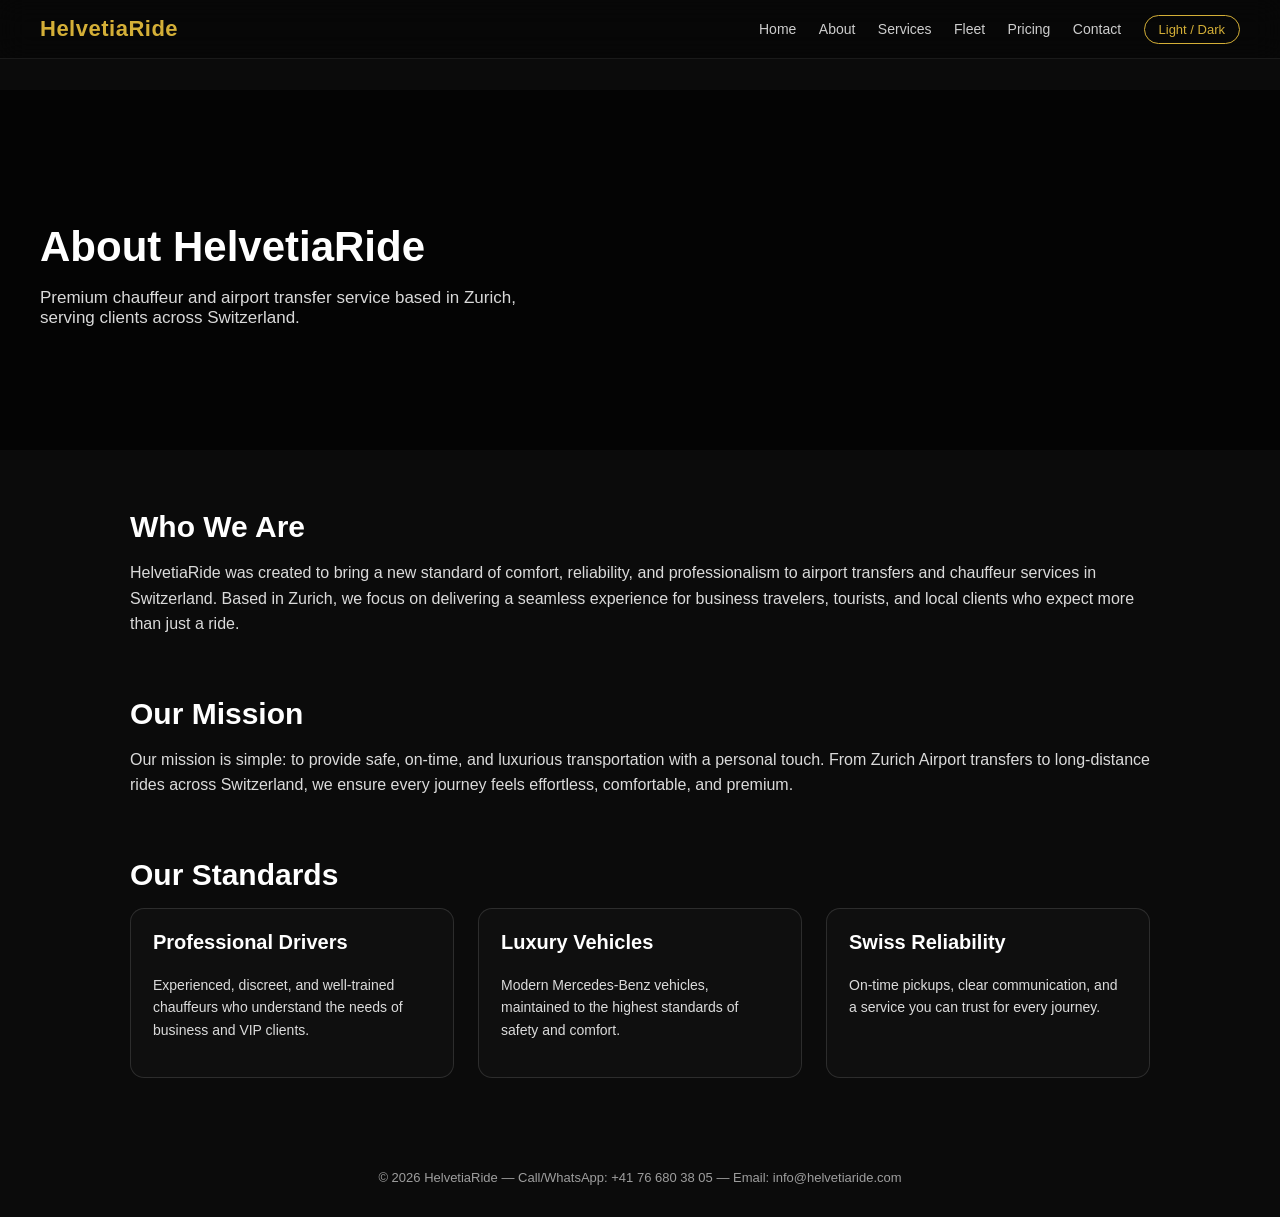
==== about.html @ 43be2dc6 "Create about.html" ====
<!DOCTYPE html>
<html lang="en">
<head>
<meta charset="UTF-8">
<meta name="viewport" content="width=device-width, initial-scale=1.0">
<title>About HelvetiaRide – Premium Chauffeur Service in Zurich</title>
<meta name="description" content="Learn more about HelvetiaRide, our mission, values, and commitment to premium chauffeur and airport transfer services in Switzerland.">
<link rel="stylesheet" href="style.css">
<script>
function toggleMode() { document.body.classList.toggle("light"); }
</script>
</head>
<body>

<header>
  <div class="logo">HelvetiaRide</div>
  <nav>
    <a href="index.html">Home</a>
    <a href="about.html">About</a>
    <a href="services.html">Services</a>
    <a href="fleet.html">Fleet</a>
    <a href="pricing.html">Pricing</a>
    <a href="contact.html">Contact</a>
    <span class="toggle" onclick="toggleMode()">Light / Dark</span>
  </nav>
</header>

<main class="main">

<section class="hero hero-inner">
  <div class="hero-content">
    <h1>About HelvetiaRide</h1>
    <p>Premium chauffeur and airport transfer service based in Zurich, serving clients across Switzerland.</p>
  </div>
</section>

<section class="section">
  <h2>Who We Are</h2>
  <p>HelvetiaRide was created to bring a new standard of comfort, reliability, and professionalism to airport transfers and chauffeur services in Switzerland. Based in Zurich, we focus on delivering a seamless experience for business travelers, tourists, and local clients who expect more than just a ride.</p>
</section>

<section class="section">
  <h2>Our Mission</h2>
  <p>Our mission is simple: to provide safe, on‑time, and luxurious transportation with a personal touch. From Zurich Airport transfers to long‑distance rides across Switzerland, we ensure every journey feels effortless, comfortable, and premium.</p>
</section>

<section class="section">
  <h2>Our Standards</h2>
  <div class="grid-3">
    <div class="card">
      <h3>Professional Drivers</h3>
      <p>Experienced, discreet, and well‑trained chauffeurs who understand the needs of business and VIP clients.</p>
    </div>
    <div class="card">
      <h3>Luxury Vehicles</h3>
      <p>Modern Mercedes‑Benz vehicles, maintained to the highest standards of safety and comfort.</p>
    </div>
    <div class="card">
      <h3>Swiss Reliability</h3>
      <p>On‑time pickups, clear communication, and a service you can trust for every journey.</p>
    </div>
  </div>
</section>

</main>

<footer>
  © 2026 HelvetiaRide — Call/WhatsApp: +41 76 680 38 05 — Email: info@helvetiaride.com
</footer>

</body>
</html>
---- style.css ----
/* --------------------------------------------------
   ROOT VARIABLES
-------------------------------------------------- */

:root {
  --gold: #d4af37;
  --black: #000;
  --dark: #0b0b0b;
  --dark2: #151515;
  --light: #ffffff;
  --glass-dark: rgba(20,20,20,0.55);
  --glass-light: rgba(255,255,255,0.45);
  --blur: blur(18px);
  --radius: 14px;
  --transition: 0.25s ease;
  --font: "SF Pro Display", -apple-system, BlinkMacSystemFont, sans-serif;
}

* {
  box-sizing: border-box;
}

body {
  margin: 0;
  font-family: var(--font);
  background: var(--dark);
  color: var(--light);
  transition: var(--transition);
}

body.light {
  background: #f5f5f5;
  color: #111;
}

/* --------------------------------------------------
   HEADER
-------------------------------------------------- */

header {
  position: fixed;
  top: 0;
  width: 100%;
  padding: 16px 40px;
  display: flex;
  justify-content: space-between;
  align-items: center;
  backdrop-filter: blur(14px);
  background: rgba(0,0,0,0.35);
  border-bottom: 1px solid rgba(255,255,255,0.08);
  z-index: 1000;
}

body.light header {
  background: rgba(255,255,255,0.55);
  border-bottom: 1px solid rgba(0,0,0,0.08);
}

.logo {
  font-size: 22px;
  font-weight: 600;
  letter-spacing: 0.5px;
  color: var(--gold);
}

nav a {
  margin-left: 18px;
  font-size: 14px;
  text-decoration: none;
  color: inherit;
  opacity: 0.8;
  transition: var(--transition);
}

nav a:hover {
  opacity: 1;
  color: var(--gold);
}

.toggle {
  cursor: pointer;
  padding: 6px 14px;
  border: 1px solid var(--gold);
  border-radius: 20px;
  color: var(--gold);
  font-size: 13px;
  margin-left: 18px;
  transition: var(--transition);
}

/* --------------------------------------------------
   LAYOUT
-------------------------------------------------- */

.main {
  padding-top: 90px;
}

/* --------------------------------------------------
   HERO
-------------------------------------------------- */

.hero {
  min-height: 80vh;
  display: flex;
  align-items: center;
  padding: 0 40px;
  background-size: cover;
  background-position: center;
  background-image: url('https://images.unsplash.com/photo-1617788138017-80e472b72593?auto=format&fit=crop&w=1600&q=80');
  position: relative;
}

.hero::after {
  content: "";
  position: absolute;
  inset: 0;
  backdrop-filter: blur(12px);
  background: rgba(0,0,0,0.55);
}

.hero-content {
  position: relative;
  max-width: 520px;
  z-index: 2;
}

.hero h1 {
  font-size: 42px;
  margin-bottom: 10px;
  font-weight: 700;
}

.hero p {
  font-size: 17px;
  opacity: 0.85;
  margin-bottom: 24px;
}

.hero-inner {
  min-height: 40vh;
}

/* --------------------------------------------------
   BUTTONS
-------------------------------------------------- */

.btn-primary {
  padding: 12px 24px;
  background: black;
  border: 1px solid var(--gold);
  color: var(--gold);
  border-radius: 8px;
  font-size: 15px;
  cursor: pointer;
  transition: var(--transition);
}

.btn-primary:hover {
  background: var(--gold);
  color: black;
}

.btn-wide {
  margin-top: 18px;
  width: 100%;
  padding: 14px;
  background: black;
  border: 1px solid var(--gold);
  color: var(--gold);
  border-radius: 10px;
  font-size: 16px;
  cursor: pointer;
  transition: var(--transition);
}

.btn-wide:hover {
  background: var(--gold);
  color: black;
}

/* --------------------------------------------------
   FORM
-------------------------------------------------- */

.form-container {
  max-width: 1100px;
  margin: -60px auto 60px;
  padding: 32px;
  border-radius: var(--radius);
  backdrop-filter: var(--blur);
  background: var(--glass-dark);
  border: 1px solid rgba(255,255,255,0.12);
}

body.light .form-container {
  background: var(--glass-light);
  border: 1px solid rgba(0,0,0,0.12);
}

.form-grid {
  display: grid;
  grid-template-columns: 1fr 1fr;
  gap: 22px;
}

@media (max-width: 768px) {
  .form-grid {
    grid-template-columns: 1fr;
  }
}

label {
  font-size: 14px;
  opacity: 0.85;
}

input, select, textarea {
  width: 100%;
  padding: 12px;
  margin-top: 6px;
  border-radius: var(--radius);
  border: 1px solid rgba(255,255,255,0.15);
  background: rgba(0,0,0,0.35);
  color: white;
  font-size: 14px;
}

body.light input,
body.light select,
body.light textarea {
  background: rgba(255,255,255,0.7);
  color: black;
  border: 1px solid rgba(0,0,0,0.15);
}

/* --------------------------------------------------
   SECTIONS
-------------------------------------------------- */

.section {
  max-width: 1100px;
  margin: 60px auto;
  padding: 0 40px;
}

.section h2 {
  font-size: 30px;
  margin-bottom: 16px;
}

.section p {
  opacity: 0.85;
  line-height: 1.6;
}

/* --------------------------------------------------
   CARDS
-------------------------------------------------- */

.grid-3 {
  display: grid;
  gap: 24px;
}

@media (min-width: 900px) {
  .grid-3 {
    grid-template-columns: repeat(3, 1fr);
  }
}

.card {
  backdrop-filter: var(--blur);
  background: var(--glass-dark);
  border: 1px solid rgba(255,255,255,0.12);
  border-radius: var(--radius);
  padding: 22px;
  transition: var(--transition);
}

body.light .card {
  background: var(--glass-light);
  border: 1px solid rgba(0,0,0,0.12);
}

.card:hover {
  transform: translateY(-4px);
}

.card h3 {
  margin-top: 0;
  font-size: 20px;
}

.card p {
  font-size: 14px;
}

/* --------------------------------------------------
   FLEET CARDS
-------------------------------------------------- */

.fleet-card {
  display: flex;
  overflow: hidden;
  padding: 0;
}

.fleet-card img {
  width: 50%;
  object-fit: cover;
}

.fleet-card-content {
  padding: 22px;
  width: 50%;
}

@media (max-width: 768px) {
  .fleet-card {
    flex-direction: column;
  }
  .fleet-card img,
  .fleet-card-content {
    width: 100%;
  }
}

/* --------------------------------------------------
   PRICING
-------------------------------------------------- */

.pricing-grid {
  display: grid;
  gap: 24px;
}

@media (min-width: 900px) {
  .pricing-grid {
    grid-template-columns: repeat(3, 1fr);
  }
}

.price {
  font-size: 24px;
  color: var(--gold);
  margin: 10px 0;
}

/* --------------------------------------------------
   FOOTER
-------------------------------------------------- */

footer {
  margin-top: 60px;
  padding: 32px 40px;
  text-align: center;
  opacity: 0.6;
  font-size: 13px;
}

/* --------------------------------------------------
   RESPONSIVE
-------------------------------------------------- */

@media (max-width: 768px) {
  header {
    padding: 12px 18px;
  }
  .hero,
  .section {
    padding: 0 18px;
  }
  .hero h1 {
    font-size: 32px;
  }
}
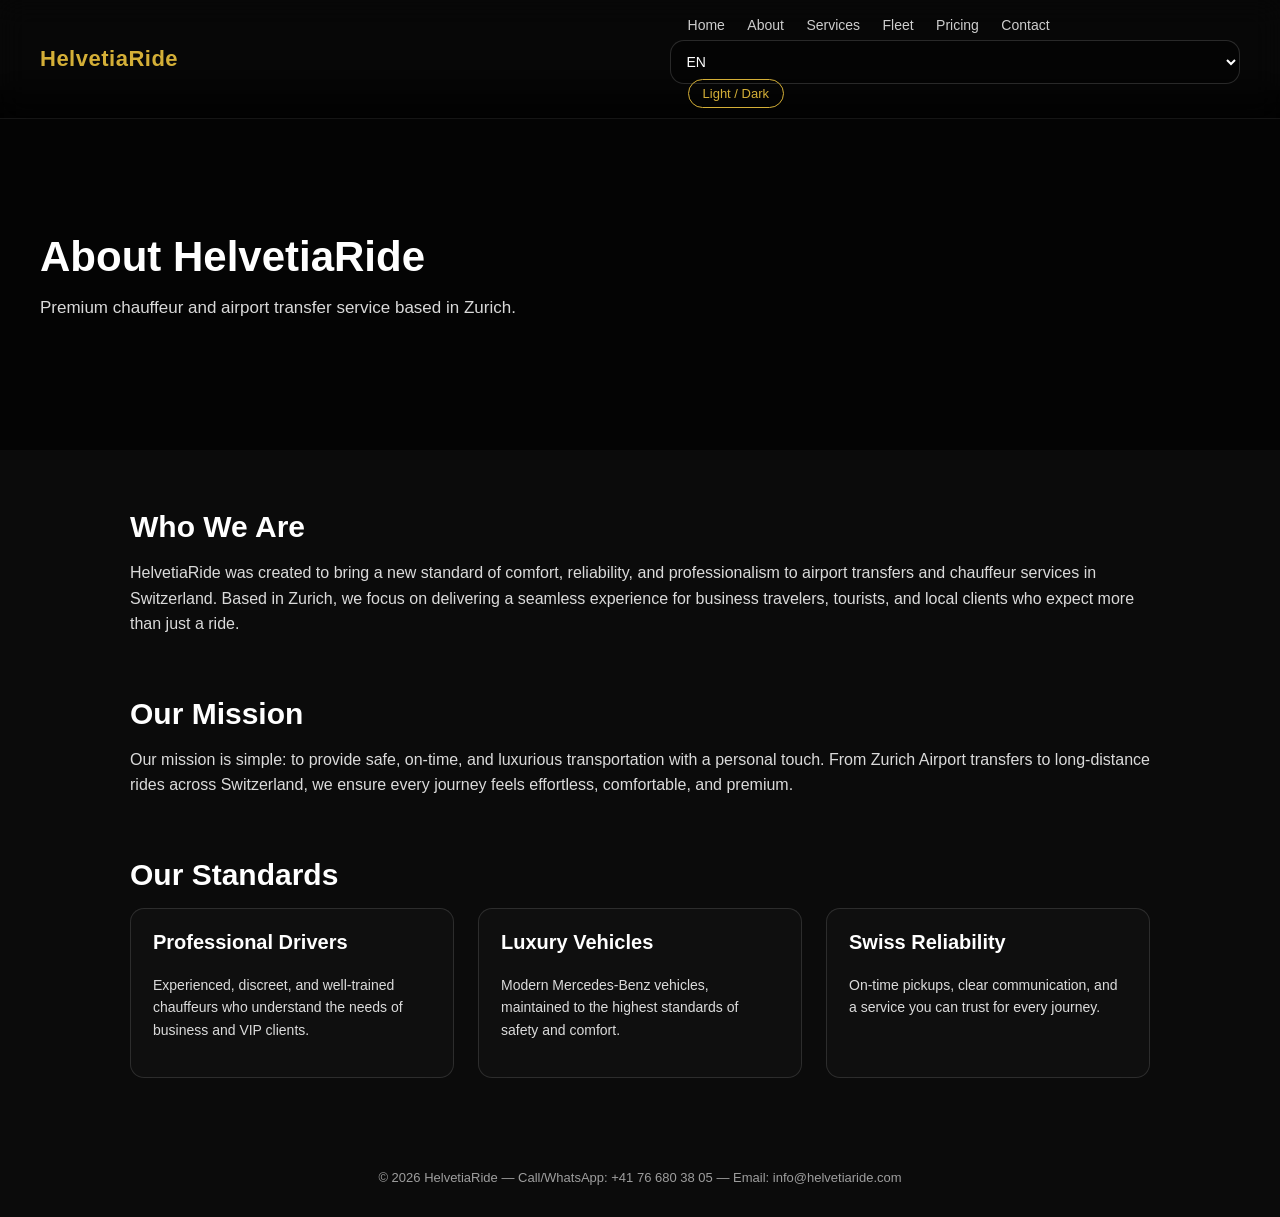
==== commit 070cf8d3: "Update about.html" ====
--- a/about.html
+++ b/about.html
@@ -3,69 +3,114 @@
 <head>
 <meta charset="UTF-8">
 <meta name="viewport" content="width=device-width, initial-scale=1.0">
-<title>About HelvetiaRide – Premium Chauffeur Service in Zurich</title>
+<title data-key="about_title">About HelvetiaRide</title>
 <meta name="description" content="Learn more about HelvetiaRide, our mission, values, and commitment to premium chauffeur and airport transfer services in Switzerland.">
 <link rel="stylesheet" href="style.css">
+
+<script src="languages.js"></script>
+
 <script>
-function toggleMode() { document.body.classList.toggle("light"); }
+function toggleMode() {
+  document.body.classList.toggle("light");
+}
 </script>
 </head>
+
 <body>
 
 <header>
   <div class="logo">HelvetiaRide</div>
+
   <nav>
-    <a href="index.html">Home</a>
-    <a href="about.html">About</a>
-    <a href="services.html">Services</a>
-    <a href="fleet.html">Fleet</a>
-    <a href="pricing.html">Pricing</a>
-    <a href="contact.html">Contact</a>
+    <a href="index.html" data-key="nav_home">Home</a>
+    <a href="about.html" data-key="nav_about">About</a>
+    <a href="services.html" data-key="nav_services">Services</a>
+    <a href="fleet.html" data-key="nav_fleet">Fleet</a>
+    <a href="pricing.html" data-key="nav_pricing">Pricing</a>
+    <a href="contact.html" data-key="nav_contact">Contact</a>
+
+    <!-- Language Switcher -->
+    <select id="langSwitcher" onchange="setLanguage(this.value)">
+      <option value="en">EN</option>
+      <option value="de">DE</option>
+      <option value="fr">FR</option>
+      <option value="it">IT</option>
+      <option value="es">ES</option>
+      <option value="pt">PT</option>
+      <option value="ru">RU</option>
+      <option value="tr">TR</option>
+      <option value="ar">AR</option>
+      <option value="fa">FA</option>
+      <option value="zh">ZH</option>
+      <option value="ja">JA</option>
+    </select>
+
     <span class="toggle" onclick="toggleMode()">Light / Dark</span>
   </nav>
 </header>
 
 <main class="main">
 
+<!-- HERO -->
 <section class="hero hero-inner">
   <div class="hero-content">
-    <h1>About HelvetiaRide</h1>
-    <p>Premium chauffeur and airport transfer service based in Zurich, serving clients across Switzerland.</p>
+    <h1 data-key="about_title">About HelvetiaRide</h1>
+    <p data-key="about_sub">Premium chauffeur and airport transfer service based in Zurich.</p>
   </div>
 </section>
 
+<!-- WHO WE ARE -->
 <section class="section">
-  <h2>Who We Are</h2>
-  <p>HelvetiaRide was created to bring a new standard of comfort, reliability, and professionalism to airport transfers and chauffeur services in Switzerland. Based in Zurich, we focus on delivering a seamless experience for business travelers, tourists, and local clients who expect more than just a ride.</p>
+  <h2 data-key="about_who_title">Who We Are</h2>
+  <p data-key="about_who_text">
+    HelvetiaRide was created to bring a new standard of comfort, reliability, and professionalism to airport transfers and chauffeur services in Switzerland. Based in Zurich, we focus on delivering a seamless experience for business travelers, tourists, and local clients who expect more than just a ride.
+  </p>
 </section>
 
+<!-- OUR MISSION -->
 <section class="section">
-  <h2>Our Mission</h2>
-  <p>Our mission is simple: to provide safe, on‑time, and luxurious transportation with a personal touch. From Zurich Airport transfers to long‑distance rides across Switzerland, we ensure every journey feels effortless, comfortable, and premium.</p>
+  <h2 data-key="about_mission_title">Our Mission</h2>
+  <p data-key="about_mission_text">
+    Our mission is simple: to provide safe, on‑time, and luxurious transportation with a personal touch. From Zurich Airport transfers to long‑distance rides across Switzerland, we ensure every journey feels effortless, comfortable, and premium.
+  </p>
 </section>
 
+<!-- OUR STANDARDS -->
 <section class="section">
-  <h2>Our Standards</h2>
+  <h2 data-key="about_standards_title">Our Standards</h2>
+
   <div class="grid-3">
+
     <div class="card">
-      <h3>Professional Drivers</h3>
-      <p>Experienced, discreet, and well‑trained chauffeurs who understand the needs of business and VIP clients.</p>
+      <h3 data-key="about_standard1_title">Professional Drivers</h3>
+      <p data-key="about_standard1_text">
+        Experienced, discreet, and well‑trained chauffeurs who understand the needs of business and VIP clients.
+      </p>
     </div>
+
     <div class="card">
-      <h3>Luxury Vehicles</h3>
-      <p>Modern Mercedes‑Benz vehicles, maintained to the highest standards of safety and comfort.</p>
+      <h3 data-key="about_standard2_title">Luxury Vehicles</h3>
+      <p data-key="about_standard2_text">
+        Modern Mercedes‑Benz vehicles, maintained to the highest standards of safety and comfort.
+      </p>
     </div>
+
     <div class="card">
-      <h3>Swiss Reliability</h3>
-      <p>On‑time pickups, clear communication, and a service you can trust for every journey.</p>
+      <h3 data-key="about_standard3_title">Swiss Reliability</h3>
+      <p data-key="about_standard3_text">
+        On‑time pickups, clear communication, and a service you can trust for every journey.
+      </p>
     </div>
+
   </div>
 </section>
 
 </main>
 
 <footer>
-  © 2026 HelvetiaRide — Call/WhatsApp: +41 76 680 38 05 — Email: info@helvetiaride.com
+  © 2026 HelvetiaRide —  
+  Call/WhatsApp: +41 76 680 38 05 —  
+  Email: info@helvetiaride.com
 </footer>
 
 </body>
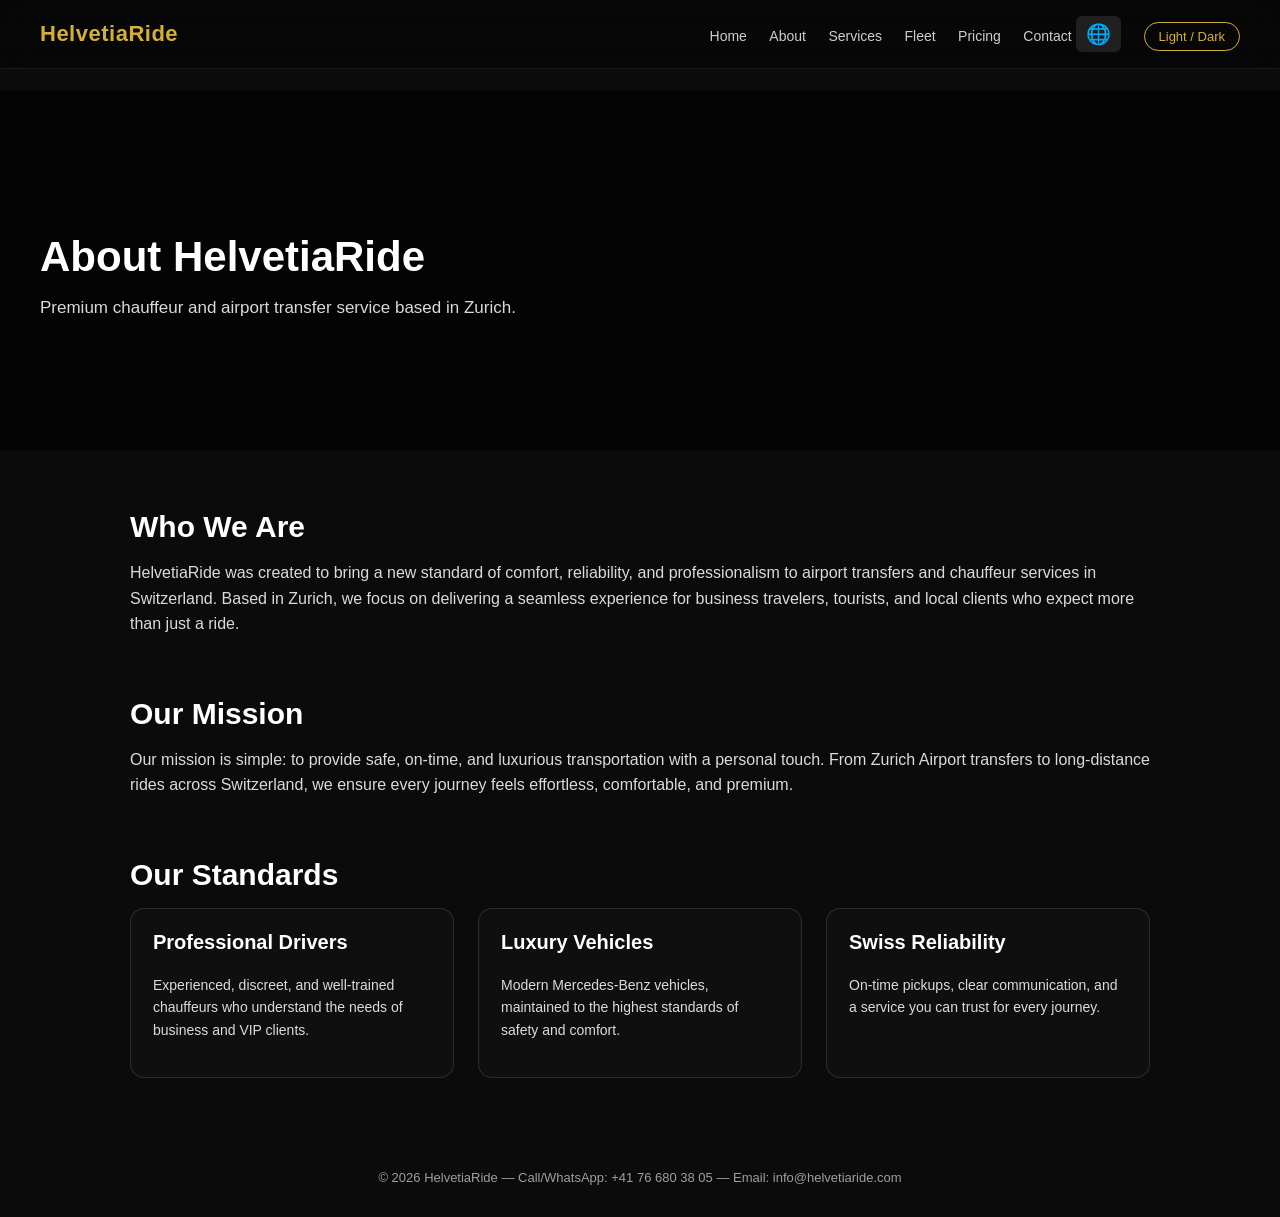
==== commit d1f07aac: "Update about.html" ====
--- a/about.html
+++ b/about.html
@@ -30,20 +30,26 @@
     <a href="contact.html" data-key="nav_contact">Contact</a>
 
     <!-- Language Switcher -->
-    <select id="langSwitcher" onchange="setLanguage(this.value)">
-      <option value="en">EN</option>
-      <option value="de">DE</option>
-      <option value="fr">FR</option>
-      <option value="it">IT</option>
-      <option value="es">ES</option>
-      <option value="pt">PT</option>
-      <option value="ru">RU</option>
-      <option value="tr">TR</option>
-      <option value="ar">AR</option>
-      <option value="fa">FA</option>
-      <option value="zh">ZH</option>
-      <option value="ja">JA</option>
-    </select>
+    <div class="lang-box">
+  <div class="lang-btn" onclick="toggleLangMenu()">
+    🌐
+  </div>
+
+  <div class="lang-menu" id="langMenu">
+    <div onclick="setLanguage('en')">EN</div>
+    <div onclick="setLanguage('de')">DE</div>
+    <div onclick="setLanguage('fr')">FR</div>
+    <div onclick="setLanguage('it')">IT</div>
+    <div onclick="setLanguage('es')">ES</div>
+    <div onclick="setLanguage('pt')">PT</div>
+    <div onclick="setLanguage('ru')">RU</div>
+    <div onclick="setLanguage('tr')">TR</div>
+    <div onclick="setLanguage('ar')">AR</div>
+    <div onclick="setLanguage('fa')">FA</div>
+    <div onclick="setLanguage('zh')">ZH</div>
+    <div onclick="setLanguage('ja')">JA</div>
+  </div>
+</div>
 
     <span class="toggle" onclick="toggleMode()">Light / Dark</span>
   </nav>
--- a/style.css
+++ b/style.css
@@ -375,3 +375,91 @@
     font-size: 32px;
   }
 }
+/* -----------------------------------------
+   RTL SUPPORT (FA + AR)
+----------------------------------------- */
+
+body.rtl {
+  direction: rtl;
+  text-align: right;
+}
+
+body.rtl header nav a {
+  margin-left: 0;
+  margin-right: 18px;
+}
+
+body.rtl .hero-content,
+body.rtl .section,
+body.rtl .form-container {
+  text-align: right;
+}
+
+body.rtl input,
+body.rtl select,
+body.rtl textarea {
+  text-align: right;
+}
+
+body.rtl footer {
+  text-align: center;
+  direction: rtl;
+}
+body.rtl #langSwitcher {
+  direction: ltr;
+  text-align: left;
+}
+/* -----------------------------------------
+   LUXURY LANGUAGE SWITCHER
+----------------------------------------- */
+
+.lang-box {
+  position: relative;
+  display: inline-block;
+}
+
+.lang-btn {
+  cursor: pointer;
+  font-size: 20px;
+  padding: 6px 10px;
+  border-radius: 6px;
+  background: rgba(255,255,255,0.1);
+  transition: 0.2s;
+}
+
+.lang-btn:hover {
+  background: rgba(255,255,255,0.2);
+}
+
+.lang-menu {
+  position: absolute;
+  top: 36px;
+  right: 0;
+  background: #111;
+  border: 1px solid #333;
+  border-radius: 6px;
+  padding: 6px 0;
+  display: none;
+  z-index: 9999;
+}
+
+.lang-menu.open {
+  display: block;
+}
+
+.lang-menu div {
+  padding: 8px 16px;
+  cursor: pointer;
+  color: #fff;
+  transition: 0.2s;
+}
+
+.lang-menu div:hover {
+  background: #222;
+}
+
+/* RTL fix */
+body.rtl .lang-menu {
+  right: auto;
+  left: 0;
+}
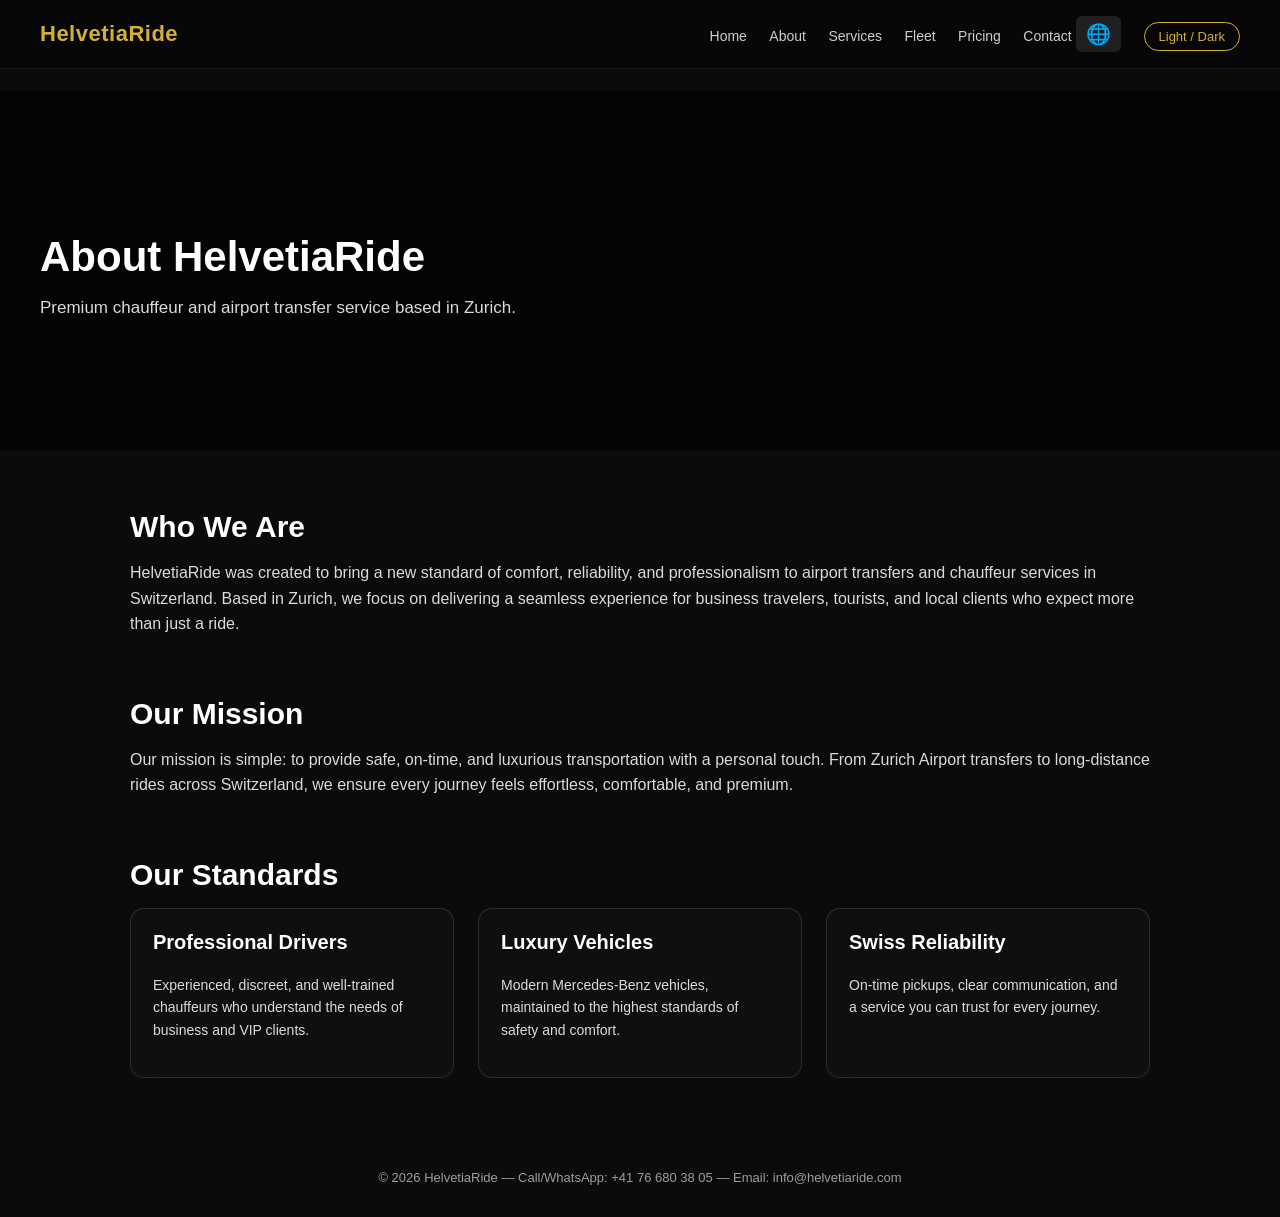
==== commit a268310a: "Update about.html" ====
--- a/about.html
+++ b/about.html
@@ -1,7 +1,73 @@
+<script type="application/ld+json">
+{
+  "@context": "https://schema.org",
+  "@type": "LocalBusiness",
+  "name": "HelvetiaRide",
+  "description": "Premium Zurich airport transfers and chauffeur service.",
+  "url": "https://helvetiaride.com",
+  "telephone": "+41766803805",
+  "email": "info@helvetiaride.com",
+  "address": {
+    "@type": "PostalAddress",
+    "addressLocality": "Zurich",
+    "addressCountry": "CH"
+  },
+  "areaServed": "CH",
+  "priceRange": "$$$"
+}
+</script>
+<meta name="og:locale" content="en_US">
+<meta name="og:locale:alternate" content="de_DE">
+<meta name="og:locale:alternate" content="fr_FR">
+<meta name="og:locale:alternate" content="it_IT">
+<meta name="og:locale:alternate" content="es_ES">
+<meta name="og:locale:alternate" content="pt_PT">
+<meta name="og:locale:alternate" content="ru_RU">
+<meta name="og:locale:alternate" content="tr_TR">
+<meta name="og:locale:alternate" content="ar_AR">
+<meta name="og:locale:alternate" content="fa_IR">
+<meta name="og:locale:alternate" content="zh_CN">
+<meta name="og:locale:alternate" content="ja_JP">
+<!-- Default fallback -->
+<link rel="alternate" hreflang="x-default" href="https://helvetiaride.com/index.html">
+<link rel="alternate" hreflang="en" href="https://helvetiaride.com/index.html">
+<link rel="alternate" hreflang="de" href="https://helvetiaride.com/index.html">
+<link rel="alternate" hreflang="fr" href="https://helvetiaride.com/index.html">
+<link rel="alternate" hreflang="it" href="https://helvetiaride.com/index.html">
+<link rel="alternate" hreflang="es" href="https://helvetiaride.com/index.html">
+<link rel="alternate" hreflang="pt" href="https://helvetiaride.com/index.html">
+<link rel="alternate" hreflang="ru" href="https://helvetiaride.com/index.html">
+<link rel="alternate" hreflang="tr" href="https://helvetiaride.com/index.html">
+<link rel="alternate" hreflang="ar" href="https://helvetiaride.com/index.html">
+<link rel="alternate" hreflang="fa" href="https://helvetiaride.com/index.html">
+<link rel="alternate" hreflang="zh" href="https://helvetiaride.com/index.html">
+<link rel="alternate" hreflang="ja" href="https://helvetiaride.com/index.html">
+
+<!-- Default fallback -->
+<link rel="alternate" hreflang="x-default" href="https://helvetiaride.com/index.html">
 <!DOCTYPE html>
-<html lang="en">
+<html id="htmlTag" lang="en">
 <head>
 <meta charset="UTF-8">
+ <!-- SECURITY HEADERS + CSP (FULL PACKAGE) -->
+<meta http-equiv="X-Content-Type-Options" content="nosniff">
+<meta http-equiv="X-Frame-Options" content="DENY">
+<meta http-equiv="Referrer-Policy" content="strict-origin-when-cross-origin">
+<meta http-equiv="Permissions-Policy" content="camera=(), microphone=(), geolocation=()">
+
+<meta http-equiv="Content-Security-Policy"
+content="
+default-src 'self';
+img-src 'self' https://images.unsplash.com data:;
+script-src 'self';
+style-src 'self' 'unsafe-inline';
+font-src 'self';
+connect-src 'self';
+object-src 'none';
+frame-ancestors 'none';
+base-uri 'self';
+form-action 'self';
+"> 
 <meta name="viewport" content="width=device-width, initial-scale=1.0">
 <title data-key="about_title">About HelvetiaRide</title>
 <meta name="description" content="Learn more about HelvetiaRide, our mission, values, and commitment to premium chauffeur and airport transfer services in Switzerland.">
@@ -15,6 +81,11 @@
 }
 </script>
 </head>
+<script>
+function toggleLangMenu() {
+  document.getElementById("langMenu").classList.toggle("open");
+}
+</script>
 
 <body>
 
--- a/style.css
+++ b/style.css
@@ -463,3 +463,261 @@
   right: auto;
   left: 0;
 }
+/* -----------------------------------------
+   RTL SUPPORT (FA + AR)
+----------------------------------------- */
+
+body.rtl {
+  direction: rtl;
+  text-align: right;
+}
+
+body.rtl header nav a {
+  margin-left: 0;
+  margin-right: 18px;
+}
+
+body.rtl .hero-content,
+body.rtl .section,
+body.rtl .form-container {
+  text-align: right;
+}
+
+body.rtl input,
+body.rtl select,
+body.rtl textarea {
+  text-align: right;
+}
+
+body.rtl footer {
+  text-align: center;
+  direction: rtl;
+}
+
+/* RTL enhancements */
+body.rtl h1,
+body.rtl h2,
+body.rtl h3,
+body.rtl p,
+body.rtl label {
+  letter-spacing: 0;
+  word-spacing: 2px;
+}
+
+body.rtl .card,
+body.rtl .fleet-card-content {
+  text-align: right;
+}
+
+/* Keep language menu LTR even in RTL */
+body.rtl #langSwitcher,
+body.rtl .lang-menu {
+  direction: ltr;
+  text-align: left;
+}
+
+/* -----------------------------------------
+   LUXURY LANGUAGE SWITCHER
+----------------------------------------- */
+
+.lang-box {
+  position: relative;
+  display: inline-block;
+}
+
+.lang-btn {
+  cursor: pointer;
+  font-size: 20px;
+  padding: 6px 10px;
+  border-radius: 6px;
+  background: rgba(255,255,255,0.1);
+  transition: 0.2s;
+}
+
+.lang-btn:hover {
+  background: rgba(255,255,255,0.2);
+}
+
+.lang-menu {
+  position: absolute;
+  top: 36px;
+  right: 0;
+  background: #111;
+  border: 1px solid #333;
+  border-radius: 6px;
+  padding: 6px 0;
+  display: none;
+  z-index: 9999;
+}
+
+.lang-menu.open {
+  display: block;
+}
+
+.lang-menu div {
+  padding: 8px 16px;
+  cursor: pointer;
+  color: #fff;
+  transition: 0.2s;
+}
+
+.lang-menu div:hover {
+  background: #222;
+}
+
+/* RTL fix for menu position */
+body.rtl .lang-menu {
+  right: auto;
+  left: 0;
+}
+
+/* -----------------------------------------
+   MOBILE OPTIMIZATION
+----------------------------------------- */
+
+@media (max-width: 768px) {
+  header nav {
+    flex-wrap: wrap;
+    gap: 10px;
+  }
+
+  .hero-content h1 {
+    font-size: 26px;
+    line-height: 1.3;
+  }
+
+  .hero-content p {
+    font-size: 16px;
+  }
+
+  .grid-3 {
+    grid-template-columns: 1fr;
+    gap: 20px;
+  }
+
+  .pricing-grid {
+    grid-template-columns: 1fr;
+  }
+
+  .form-grid {
+    grid-template-columns: 1fr;
+  }
+
+  footer {
+    font-size: 14px;
+    line-height: 1.6;
+  }
+}
+
+/* -----------------------------------------
+   FORM & BUTTON ENHANCEMENTS
+----------------------------------------- */
+
+input, select, textarea {
+  font-size: 16px;
+  padding: 10px 12px;
+}
+
+.btn-primary, .btn-wide {
+  font-size: 17px;
+  padding: 14px 20px;
+  border-radius: 8px;
+}
+
+/* -----------------------------------------
+   HEADER IMPROVEMENT FOR LONG LANGUAGES
+----------------------------------------- */
+
+header nav a {
+  white-space: nowrap;
+}
+/* -----------------------------------------
+   PERFORMANCE OPTIMIZATION (GAM 7)
+----------------------------------------- */
+
+/* Lazy loading hint for browsers */
+img {
+  content-visibility: auto;
+}
+
+/* Preload-friendly font rendering */
+body {
+  text-rendering: optimizeLegibility;
+  -webkit-font-smoothing: antialiased;
+}
+
+/* Reduce layout shift for images */
+img {
+  max-width: 100%;
+  height: auto;
+  display: block;
+}
+
+/* Improve rendering performance */
+* {
+  backface-visibility: hidden;
+  -webkit-tap-highlight-color: transparent;
+}
+
+/* Smooth scrolling for better UX */
+html {
+  scroll-behavior: smooth;
+}
+
+/* Optimize buttons for mobile performance */
+button, .btn-primary, .btn-wide {
+  will-change: transform;
+  transition: 0.2s ease;
+}
+
+/* Prevent layout shift in header */
+header nav a {
+  white-space: nowrap;
+}
+
+/* Mobile optimization */
+@media (max-width: 768px) {
+  header nav {
+    flex-wrap: wrap;
+    gap: 10px;
+  }
+
+  .hero-content h1 {
+    font-size: 26px;
+    line-height: 1.3;
+  }
+
+  .hero-content p {
+    font-size: 16px;
+  }
+
+  .grid-3 {
+    grid-template-columns: 1fr;
+    gap: 20px;
+  }
+
+  .pricing-grid {
+    grid-template-columns: 1fr;
+  }
+
+  .form-grid {
+    grid-template-columns: 1fr;
+  }
+
+  footer {
+    font-size: 14px;
+    line-height: 1.6;
+  }
+}
+
+/* Form & button enhancements */
+input, select, textarea {
+  font-size: 16px;
+  padding: 10px 12px;
+}
+
+.btn-primary, .btn-wide {
+  font-size: 17px;
+  padding: 14px 20px;
+  border-radius: 8px;
+}
